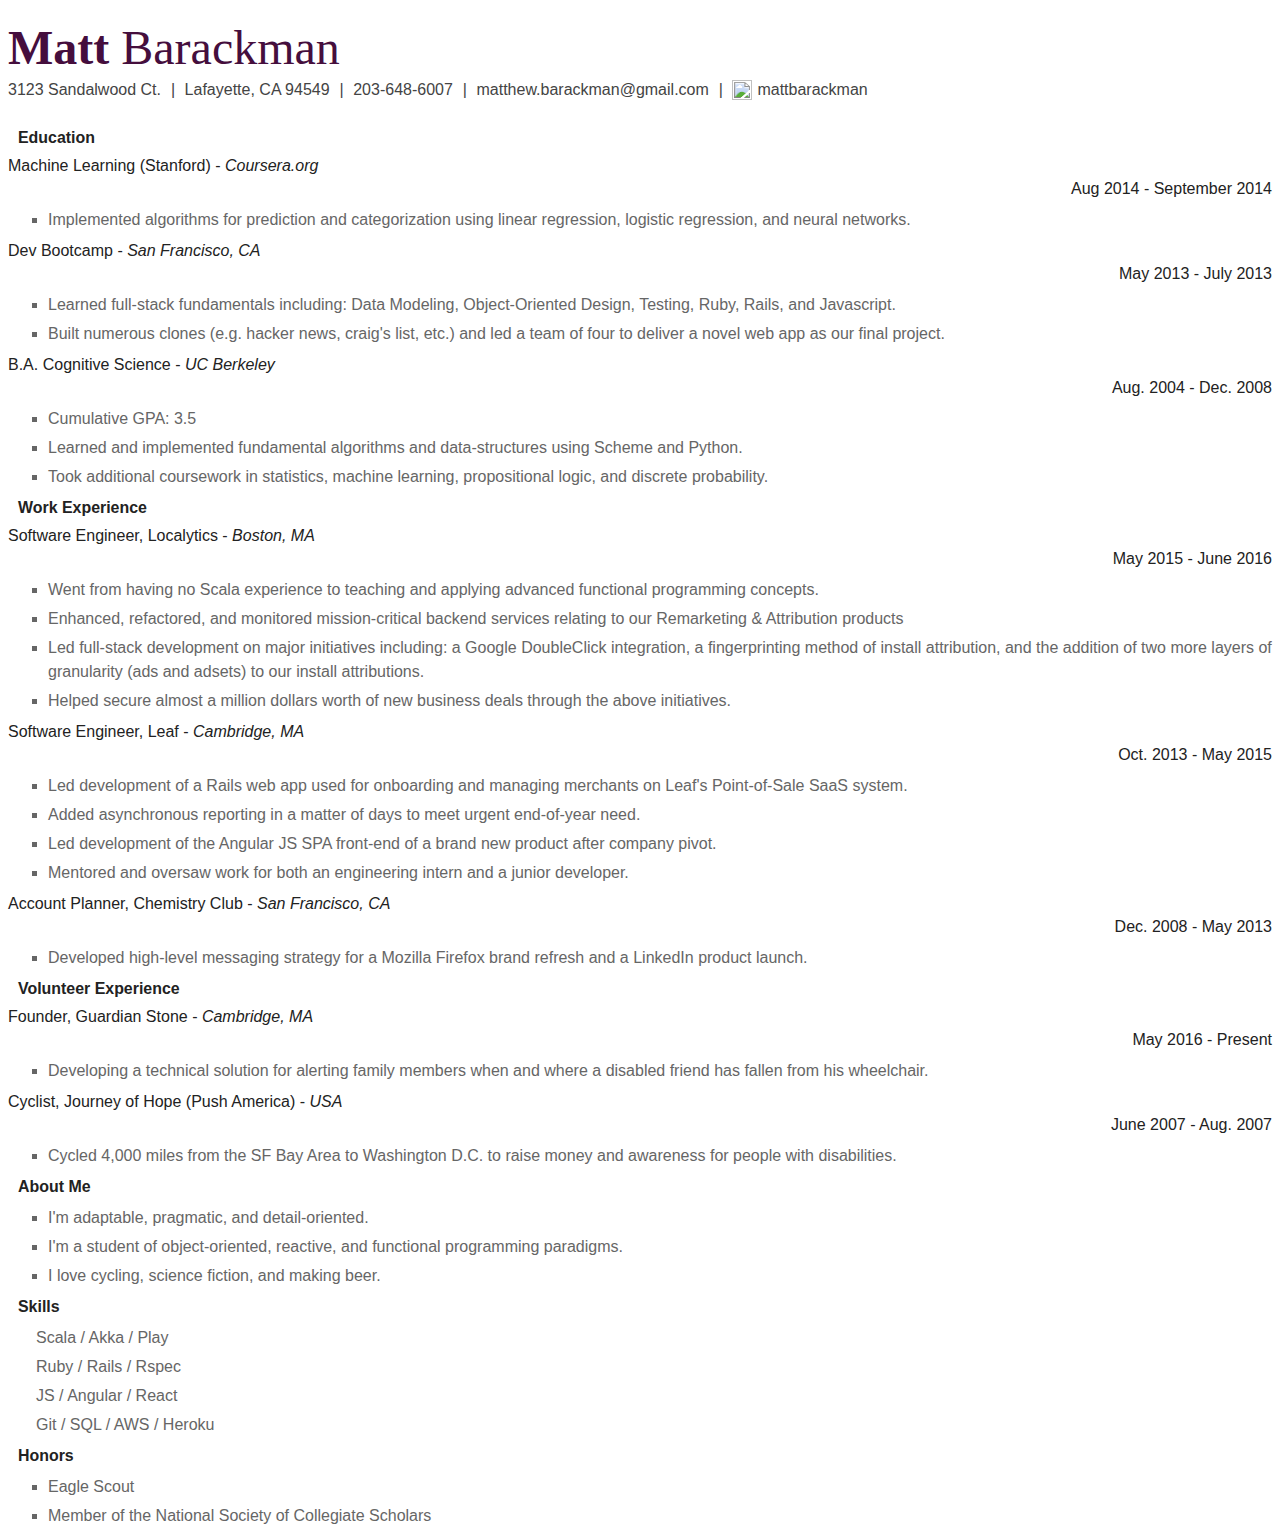
==== index.html @ bfc78fe3 "tighten up dev bootcamp description" ====
<!DOCTYPE html>
<html>

<head>
  <meta charset='utf-8' />
  <meta http-equiv="X-UA-Compatible" content="chrome=1" />
  <meta name="description" content="Matt Barackman : Internet technologist, craftsman, and entrepreneur." />

  <link rel="stylesheet" type="text/css" media="all" href="stylesheets/stylesheet.css">
  <link rel="stylesheet" type="text/css" media="all" href="stylesheets/normalize.css">
  <link rel="stylesheet" type="text/css" media="all" href="stylesheets/960_12_col.css">
  <!-- <link href='http://fonts.googleapis.com/css?family=Lato:100,300,400,700,900,100italic,300italic,400italic,700italic,900italic' rel='stylesheet' type='text/css'> -->
  <link href="fonts/LithoAntique-Light.woff" rel="stylesheet" type="text/css" media="all">
  <link href="font-awesome/css/font-awesome.min.css" rel="stylesheet" type="text/css" media="all">


  <title>Matt Barackman</title>
</head>

<body>

  <div class="container_12">
    <div class="grid_12">
      <div class="page_title">
        <a href="http://mattbarackman.com">
          <h1>
            <span id="first_name"> Matt </span>
            <span id="last_name"> Barackman </span>
          </h1>
        </a>
      </div>
    </div>

    <div class="grid_12">
      <div class="page_subtitle">
        <ul>
          <li>3123 Sandalwood Ct.</li>
          <li>Lafayette, CA 94549</li>
          <li><a href='tel:2036486007' target="_blank">203-648-6007</a></li>
          <li><a href="mailto:matthew.barackman@gmail.com" target="_blank">matthew.barackman@gmail.com</a></li>
          <li><a href="https://github.com/mattbarackman" target="_blank"><img class="gh" height="20" width="20" src="images/GitHub-Mark-64px.png">mattbarackman</a></li>
        </ul>
      </div>

    </div>

    <div class="section-header">
      <div class="grid_4 suffix_8">
        <h5><i class="icon-book"></i>Education</h5>
      </div>
    </div>

    <div class="section">

      <div class="section-title grid_9">
        <a href="https://www.coursera.org/learn/machine-learning" target="_blank">Machine Learning (Stanford) - <i>Coursera.org</i></a>
      </div>
      <div class="dates grid_3">
        Aug 2014 - September 2014
      </div>

      <div class="section-content grid_12">
        <ul>
          <li>
            Implemented algorithms for prediction and categorization using linear regression, logistic regression, and neural networks.
          </li>
        </ul>
      </div>

      <div class="section-title grid_9">
        <a href="http://www.devbootcamp.com" target="_blank">Dev Bootcamp - <i>San Francisco, CA</i></a>
      </div>
      <div class="dates grid_3">
        May 2013 - July 2013
      </div>

      <div class="section-content grid_12">
        <ul>
          <li>
           Learned full-stack fundamentals including: Data Modeling, Object-Oriented Design, Testing, Ruby, Rails, and Javascript.
          </li>
          <li>
            Built numerous clones (e.g. hacker news, craig's list, etc.) and led a team of four to deliver a novel web app as our final project.
          </li>
        </ul>
      </div>

      <div class="section-title grid_9">
        <a href="http://ugis.ls.berkeley.edu/cogsci/" target="_blank">B.A. Cognitive Science - <i>UC Berkeley</i></a>
      </div>
      <div class="dates grid_3">
        Aug. 2004 - Dec. 2008
      </div>

      <div class="sub-title grid_12">
      </div>

      <div class="section-content grid_12">
        <ul>
         <li>
           Cumulative GPA: 3.5
         </li>
         <li>
           Learned and implemented fundamental algorithms and data-structures using Scheme and Python.
         </li>
         <li>
            Took additional coursework in statistics, machine learning, propositional logic, and discrete probability.
         </li>
        </ul>
      </div>
    </div>

    <div class="section-header">
      <div class="grid_4 suffix_8">
        <h5><i class="icon-briefcase"></i>Work Experience</h5>
      </div>
    </div>

    <div class="section-title grid_9">
      <a href="http://leaf.me/" target="_blank">Software Engineer, Localytics - <i>Boston, MA</i></a>
    </div>
    <div class="dates grid_3">
      May 2015 - June 2016
    </div>

    <div class="section-content grid_12">

      <ul>
        <li>Went from having no Scala experience to teaching and applying advanced functional programming concepts.</li>
        <li>Enhanced, refactored, and monitored mission-critical backend services relating to our Remarketing & Attribution products</li>
        <li>Led full-stack development on major initiatives including: a Google DoubleClick integration, a fingerprinting method of install attribution, and the addition of two more layers of granularity (ads and adsets) to our install attributions.</li>
        <li>Helped secure almost a million dollars worth of new business deals through the above initiatives.</li>
      </ul>
    </div>

    <div class="section-title grid_9">
      <a href="http://leaf.me/" target="_blank">Software Engineer, Leaf - <i>Cambridge, MA</i></a>
    </div>
    <div class="dates grid_3">
      Oct. 2013 - May 2015
    </div>

    <div class="section-content grid_12">

      <ul>
        <li>Led development of a Rails web app used for onboarding and managing merchants on Leaf's Point-of-Sale SaaS system.</li>
        <li>Added asynchronous reporting in a matter of days to meet urgent end-of-year need.</li>
        <li>Led development of the Angular JS SPA front-end of a brand new product after company pivot.</li>
        <li>Mentored and oversaw work for both an engineering intern and a junior developer.</li>
      </ul>
    </div>

    <div class="section-title grid_9">
      <a href="http://chemistryclub.com/" target="_blank">Account Planner, Chemistry Club - <i>San Francisco, CA</i></a>
    </div>
    <div class="dates grid_3">
      Dec. 2008 - May 2013
    </div>

    <div class="section-content grid_12">

      <ul>
        <li>Developed high-level messaging strategy for a <a href="https://wiki.mozilla.org/images/d/df/Firefox_Brand_Book.pdf">Mozilla Firefox brand refresh</a> and a LinkedIn product launch.</li>
      </ul>
    </div>

    <div class="section-header">
      <div class="grid_5 suffix_7">
        <h5><i class="icon-male"></i>Volunteer Experience</h5>
      </div>
    </div>

    <div class="section-title grid_9">
      <a href="http://www.railsbridgeboston.org/" target="_blank">Founder, Guardian Stone - <i>Cambridge, MA</i></a>
    </div>
    <div class="dates grid_3">
      May 2016 - Present
    </div>

    <div class="section-content grid_12">
      <ul>
        <li>
          Developing a technical solution for alerting family members when and where a disabled friend has fallen from his wheelchair.
        </li>
      </ul>
    </div>

    <div class="section-title grid_9">
      <a href="http://www.pushamerica.org/journeyofhope.aspx" target="_blank">Cyclist, Journey of Hope (Push America) - <i>USA</i></a>
    </div>
    <div class="dates grid_3">
      June 2007 - Aug. 2007
    </div>

    <div class="section-content grid_12">
      <ul>
        <li>
          Cycled 4,000 miles from the SF Bay Area to Washington D.C. to raise money and awareness for people with disabilities.
        </li>
      </ul>
    </div>


    <div class="grid_5">
      <div class="section-header">
        <h5><i class="icon-beer"></i>About Me</h5>
      </div>
      <div class="section-content">
        <ul>
          <li>
            I'm adaptable, pragmatic, and detail-oriented.
          </li>
          <li>
            I'm a student of object-oriented, reactive, and functional programming paradigms.
          </li>
          <li>
            I love cycling, science fiction, and making beer.
          </li>
        </ul>
      </div>
    </div>

    <div class="grid_3">
      <div class="section-header">
        <h5><i class="icon-lightbulb"></i>Skills</h5>
      </div>

      <div class="section-content">
          <p class="gray skill">
            Scala / Akka / Play
          </p>
          <p class="gray skill">
            Ruby / Rails / Rspec
          </p>
          <p class="gray skill">
            JS / Angular / React
          </p>
          <p class="gray skill">
            Git / SQL / AWS / Heroku
          </p>
      </div>
    </div>

    <div class="grid_4">
      <div class="section-header">
          <h5><i class="icon-star"></i>Honors</h5>
      </div>
      <div class="section-content">
        <ul>
          <li>
            Eagle Scout
          </li>
          <li>
            Member of the National Society of Collegiate Scholars
          </li>
        </ul>
      </div>
    </div>

</div>

</body>
---- stylesheets/stylesheet.css ----
@font-face {
  font-family: 'Litho';
  src: url('../fonts/LithoAntique-Light.woff') format('woff');
}


body{
  font-family: 'Lato', sans-serif;
  color: #222;
}

a {
  text-decoration: none;
  color: inherit;
}

a:hover {
  text-decoration: underline;
  color: #AB2297;
}

.page_title {
  font-size: 24px;
  vertical-align: top;
  margin: 0;
}

.page_title a:hover {
  text-decoration: none;
}

#first_name {
  color: #450E3D;
  font-weight: 900;
}

#last_name {
  color: #450E3D;
  font-weight: lighter;
}


.page_subtitle ul {
  padding-left: 0px;
  color: #444;
  margin: 0;
}

.page_subtitle li {
  list-style-type: none;
  display: inline-block;
  margin-bottom: 0px;
}

.page_subtitle li:after {
  content:"|";
  margin-left: 10px;
  margin-right: 5px;
}



.page_subtitle li:nth-of-type(5):after {
  content:"";
  margin-left: 10px;
  font-family: 'Litho';
}

.page_subtitle {
  margin-bottom: 30px;
}

.page_title h1 {
  margin-bottom: 0;
  margin-top: 0;
  font-family: 'Litho';
}

.container_12 {
  margin-top: 20px;
}

.dates {
  text-align: right;
}

.section-header {
  font-size: 1.2em;
}

.section-title {
  margin-bottom: 5px;
  font-size: 1em;
}
.sub-title {
  color: #444;
}
.section-content {
  margin-top: 10px;
  margin-bottom: 10px;
  color: #666;
  line-height: 1.5em;
}

.section-content ul {
  margin-top: 0;
  margin-bottom: 0;
}

.section-content li {
  list-style-type: square;
  margin-bottom: 5px;
  font-size: 1em;
}

.section-content p {
  margin-top: 0;
}

/*.section-content li:before {
  position: relative;
  right: 15px;
  content: "-";

}

.section-content li:first-line{
  position: relative;
  padding-left: -25px;
}*/


i {
  margin-right: 10px;
}

gray {
  color: #444;
}

.light_gray {
  color: #555;
  font-weight: 300;
}

.lightest_gray {
  color: #bbb;
  font-weight: 100;
}

h5 {
  margin-top: 0;
  margin-bottom: 10px;
}

.skill {
  margin-left: 28px;
  margin-top: 0;
  margin-bottom: 5px;
}

.gh {
 padding-right: 5px;
 position: relative;
 top: 5px;
}
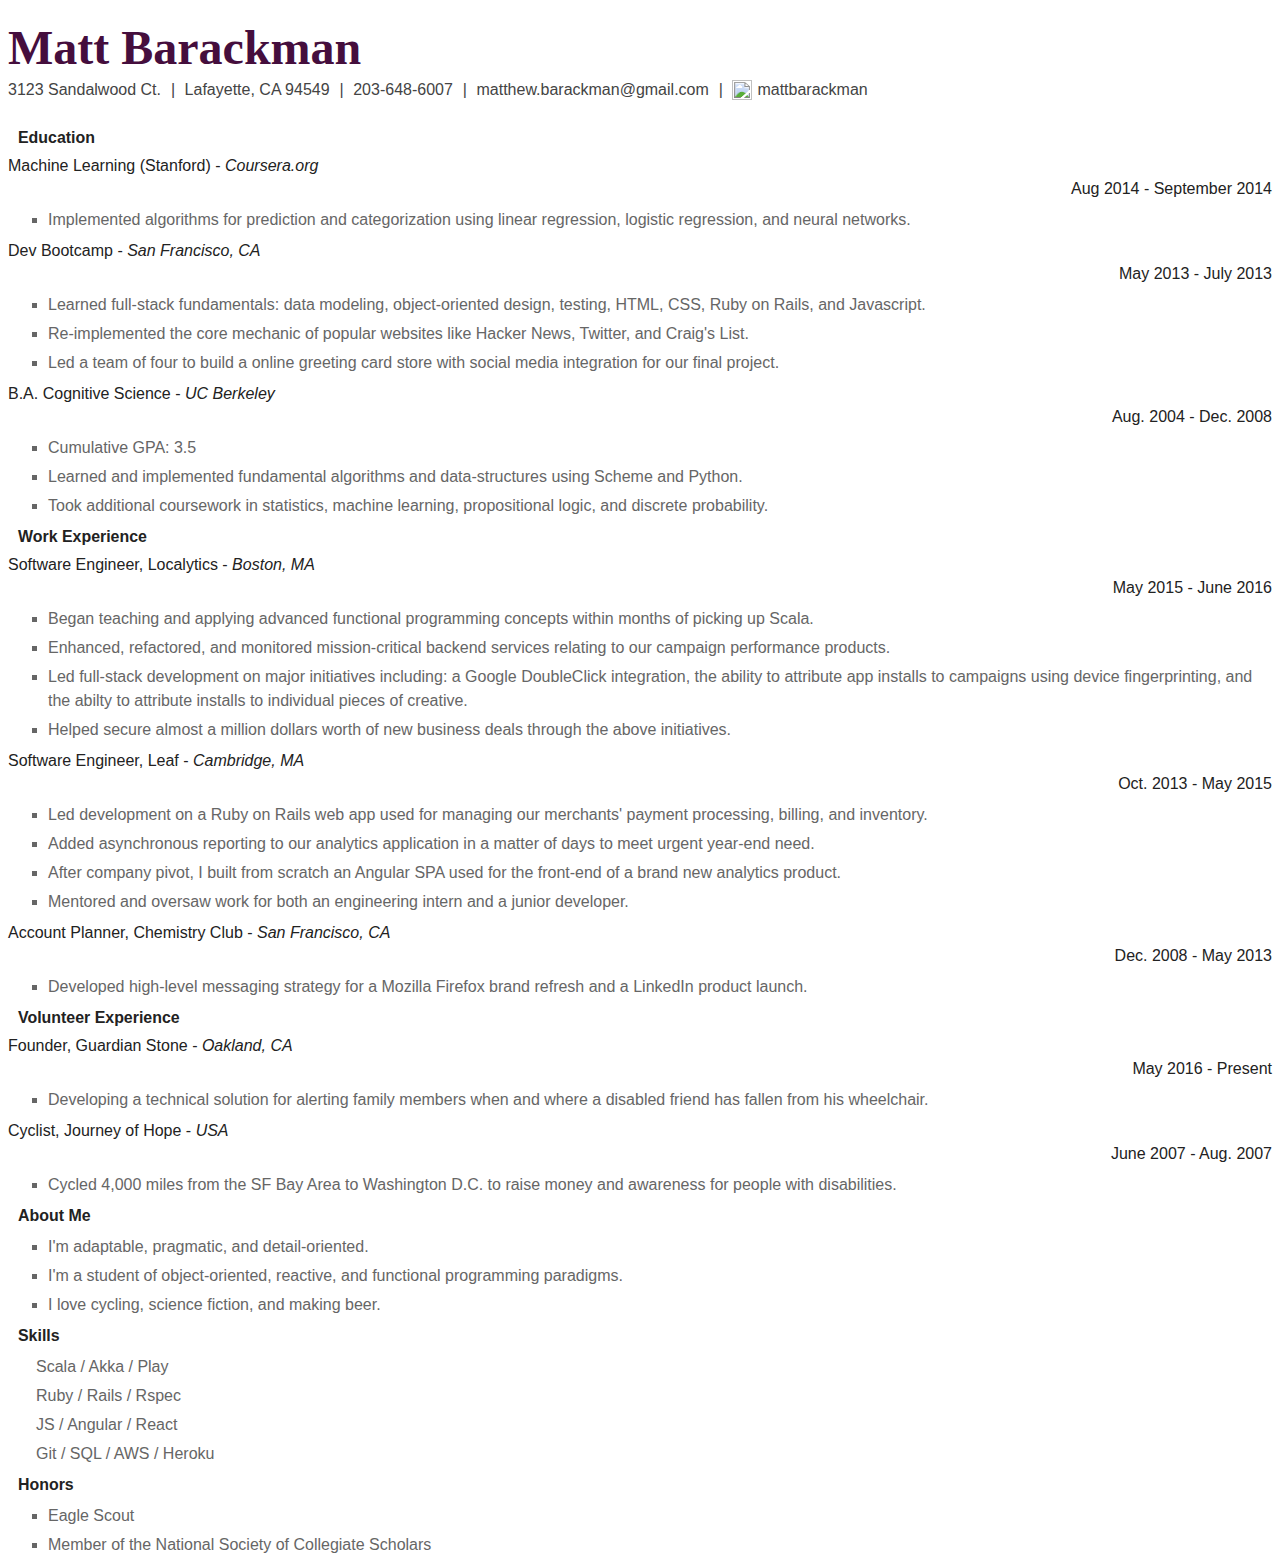
==== commit 751d7b1c: "change weighting of name" ====
--- a/index.html
+++ b/index.html
@@ -23,10 +23,7 @@
     <div class="grid_12">
       <div class="page_title">
         <a href="http://mattbarackman.com">
-          <h1>
-            <span id="first_name"> Matt </span>
-            <span id="last_name"> Barackman </span>
-          </h1>
+          <h1>Matt Barackman</h1>
         </a>
       </div>
     </div>
@@ -77,10 +74,13 @@
       <div class="section-content grid_12">
         <ul>
           <li>
-           Learned full-stack fundamentals including: Data Modeling, Object-Oriented Design, Testing, Ruby, Rails, and Javascript.
-          </li>
-          <li>
-            Built numerous clones (e.g. hacker news, craig's list, etc.) and led a team of four to deliver a novel web app as our final project.
+           Learned full-stack fundamentals: data modeling, object-oriented design, testing, HTML, CSS, Ruby on Rails, and Javascript.
+          </li>
+          <li>
+            Re-implemented the core mechanic of popular websites like Hacker News, Twitter, and Craig's List.
+          </li>
+          <li>
+            Led a team of four to build a online greeting card store with social media integration for our final project.
           </li>
         </ul>
       </div>
@@ -126,9 +126,9 @@
     <div class="section-content grid_12">
 
       <ul>
-        <li>Went from having no Scala experience to teaching and applying advanced functional programming concepts.</li>
-        <li>Enhanced, refactored, and monitored mission-critical backend services relating to our Remarketing & Attribution products</li>
-        <li>Led full-stack development on major initiatives including: a Google DoubleClick integration, a fingerprinting method of install attribution, and the addition of two more layers of granularity (ads and adsets) to our install attributions.</li>
+        <li>Began teaching and applying advanced functional programming concepts within months of picking up Scala.</li>
+        <li>Enhanced, refactored, and monitored mission-critical backend services relating to our campaign performance products.</li>
+        <li>Led full-stack development on major initiatives including: a Google DoubleClick integration, the ability to attribute app installs to campaigns using device fingerprinting, and the abilty to attribute installs to individual pieces of creative.</li>
         <li>Helped secure almost a million dollars worth of new business deals through the above initiatives.</li>
       </ul>
     </div>
@@ -143,9 +143,9 @@
     <div class="section-content grid_12">
 
       <ul>
-        <li>Led development of a Rails web app used for onboarding and managing merchants on Leaf's Point-of-Sale SaaS system.</li>
-        <li>Added asynchronous reporting in a matter of days to meet urgent end-of-year need.</li>
-        <li>Led development of the Angular JS SPA front-end of a brand new product after company pivot.</li>
+        <li>Led development on a Ruby on Rails web app used for managing our merchants' payment processing, billing, and inventory.</li>
+        <li>Added asynchronous reporting to our analytics application in a matter of days to meet urgent year-end need.</li>
+        <li>After company pivot, I built from scratch an Angular SPA used for the front-end of a brand new analytics product.</li>
         <li>Mentored and oversaw work for both an engineering intern and a junior developer.</li>
       </ul>
     </div>
@@ -171,7 +171,7 @@
     </div>
 
     <div class="section-title grid_9">
-      <a href="http://www.railsbridgeboston.org/" target="_blank">Founder, Guardian Stone - <i>Cambridge, MA</i></a>
+      <a href="http://www.railsbridgeboston.org/" target="_blank">Founder, Guardian Stone - <i>Oakland, CA</i></a>
     </div>
     <div class="dates grid_3">
       May 2016 - Present
@@ -186,7 +186,7 @@
     </div>
 
     <div class="section-title grid_9">
-      <a href="http://www.pushamerica.org/journeyofhope.aspx" target="_blank">Cyclist, Journey of Hope (Push America) - <i>USA</i></a>
+      <a href="http://www.pushamerica.org/journeyofhope.aspx" target="_blank">Cyclist, Journey of Hope - <i>USA</i></a>
     </div>
     <div class="dates grid_3">
       June 2007 - Aug. 2007
--- a/stylesheets/stylesheet.css
+++ b/stylesheets/stylesheet.css
@@ -19,6 +19,11 @@
   color: #AB2297;
 }
 
+h1 {
+  color: #450E3D;
+  font-weight: 900;
+}
+
 .page_title {
   font-size: 24px;
   vertical-align: top;
@@ -28,17 +33,6 @@
 .page_title a:hover {
   text-decoration: none;
 }
-
-#first_name {
-  color: #450E3D;
-  font-weight: 900;
-}
-
-#last_name {
-  color: #450E3D;
-  font-weight: lighter;
-}
-
 
 .page_subtitle ul {
   padding-left: 0px;
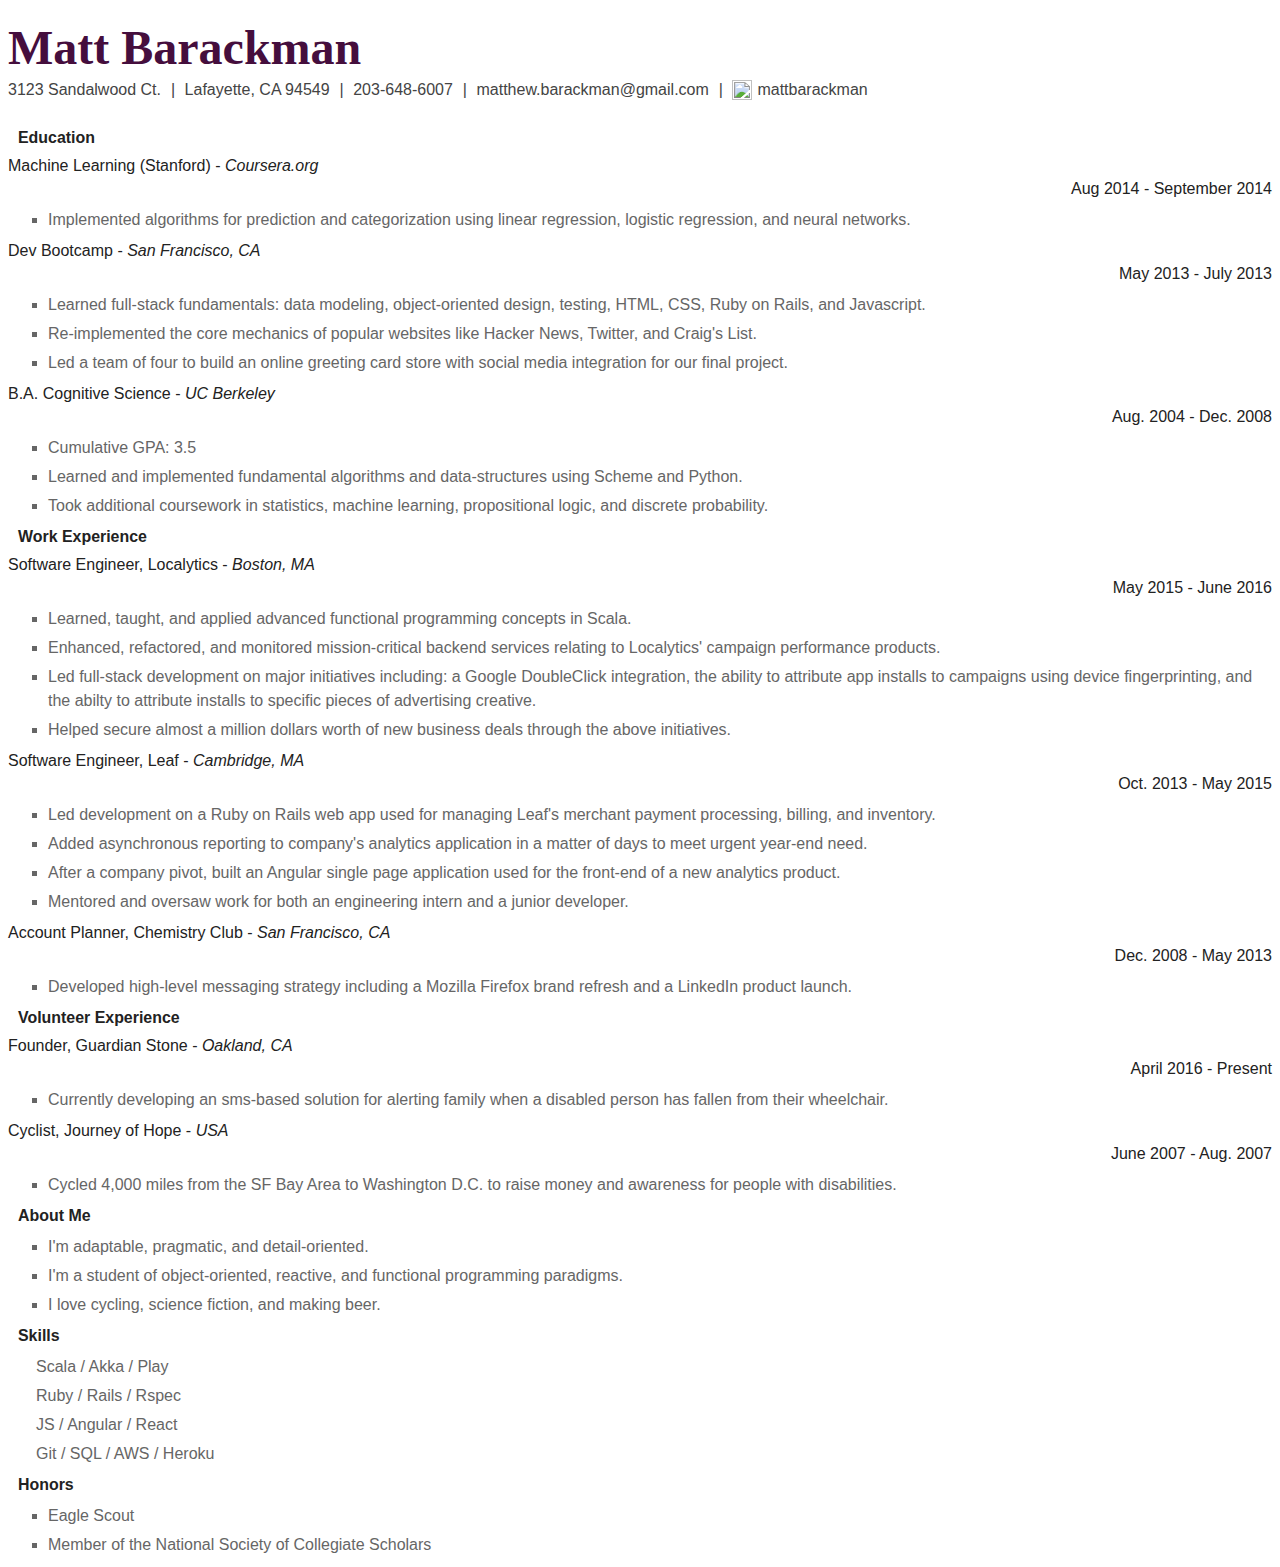
==== commit 27506ed8: "fix links. update text." ====
--- a/index.html
+++ b/index.html
@@ -77,10 +77,10 @@
            Learned full-stack fundamentals: data modeling, object-oriented design, testing, HTML, CSS, Ruby on Rails, and Javascript.
           </li>
           <li>
-            Re-implemented the core mechanic of popular websites like Hacker News, Twitter, and Craig's List.
-          </li>
-          <li>
-            Led a team of four to build a online greeting card store with social media integration for our final project.
+            Re-implemented the core mechanics of popular websites like Hacker News, Twitter, and Craig's List.
+          </li>
+          <li>
+            Led a team of four to build an online greeting card store with social media integration for our final project.
           </li>
         </ul>
       </div>
@@ -117,7 +117,7 @@
     </div>
 
     <div class="section-title grid_9">
-      <a href="http://leaf.me/" target="_blank">Software Engineer, Localytics - <i>Boston, MA</i></a>
+      <a href="http://www.localytics.com/" target="_blank">Software Engineer, Localytics - <i>Boston, MA</i></a>
     </div>
     <div class="dates grid_3">
       May 2015 - June 2016
@@ -126,9 +126,9 @@
     <div class="section-content grid_12">
 
       <ul>
-        <li>Began teaching and applying advanced functional programming concepts within months of picking up Scala.</li>
-        <li>Enhanced, refactored, and monitored mission-critical backend services relating to our campaign performance products.</li>
-        <li>Led full-stack development on major initiatives including: a Google DoubleClick integration, the ability to attribute app installs to campaigns using device fingerprinting, and the abilty to attribute installs to individual pieces of creative.</li>
+        <li>Learned, taught, and applied advanced functional programming concepts in Scala.</li>
+        <li>Enhanced, refactored, and monitored mission-critical backend services relating to Localytics' campaign performance products.</li>
+        <li>Led full-stack development on major initiatives including: a Google DoubleClick integration, the ability to attribute app installs to campaigns using device fingerprinting, and the abilty to attribute installs to specific pieces of advertising creative.</li>
         <li>Helped secure almost a million dollars worth of new business deals through the above initiatives.</li>
       </ul>
     </div>
@@ -143,9 +143,9 @@
     <div class="section-content grid_12">
 
       <ul>
-        <li>Led development on a Ruby on Rails web app used for managing our merchants' payment processing, billing, and inventory.</li>
-        <li>Added asynchronous reporting to our analytics application in a matter of days to meet urgent year-end need.</li>
-        <li>After company pivot, I built from scratch an Angular SPA used for the front-end of a brand new analytics product.</li>
+        <li>Led development on a Ruby on Rails web app used for managing Leaf's merchant payment processing, billing, and inventory.</li>
+        <li>Added asynchronous reporting to company's analytics application in a matter of days to meet urgent year-end need.</li>
+        <li>After a company pivot, built an Angular single page application used for the front-end of a new analytics product.</li>
         <li>Mentored and oversaw work for both an engineering intern and a junior developer.</li>
       </ul>
     </div>
@@ -160,7 +160,7 @@
     <div class="section-content grid_12">
 
       <ul>
-        <li>Developed high-level messaging strategy for a <a href="https://wiki.mozilla.org/images/d/df/Firefox_Brand_Book.pdf">Mozilla Firefox brand refresh</a> and a LinkedIn product launch.</li>
+        <li>Developed high-level messaging strategy including a <a href="https://wiki.mozilla.org/images/d/df/Firefox_Brand_Book.pdf">Mozilla Firefox brand refresh</a> and a LinkedIn product launch.</li>
       </ul>
     </div>
 
@@ -171,16 +171,16 @@
     </div>
 
     <div class="section-title grid_9">
-      <a href="http://www.railsbridgeboston.org/" target="_blank">Founder, Guardian Stone - <i>Oakland, CA</i></a>
-    </div>
-    <div class="dates grid_3">
-      May 2016 - Present
+      <a href="https://github.com/mattbarackman/guardian-stone-device" target="_blank">Founder, Guardian Stone - <i>Oakland, CA</i></a>
+    </div>
+    <div class="dates grid_3">
+      April 2016 - Present
     </div>
 
     <div class="section-content grid_12">
       <ul>
         <li>
-          Developing a technical solution for alerting family members when and where a disabled friend has fallen from his wheelchair.
+          Currently developing an sms-based solution for alerting family when a disabled person has fallen from their wheelchair.
         </li>
       </ul>
     </div>
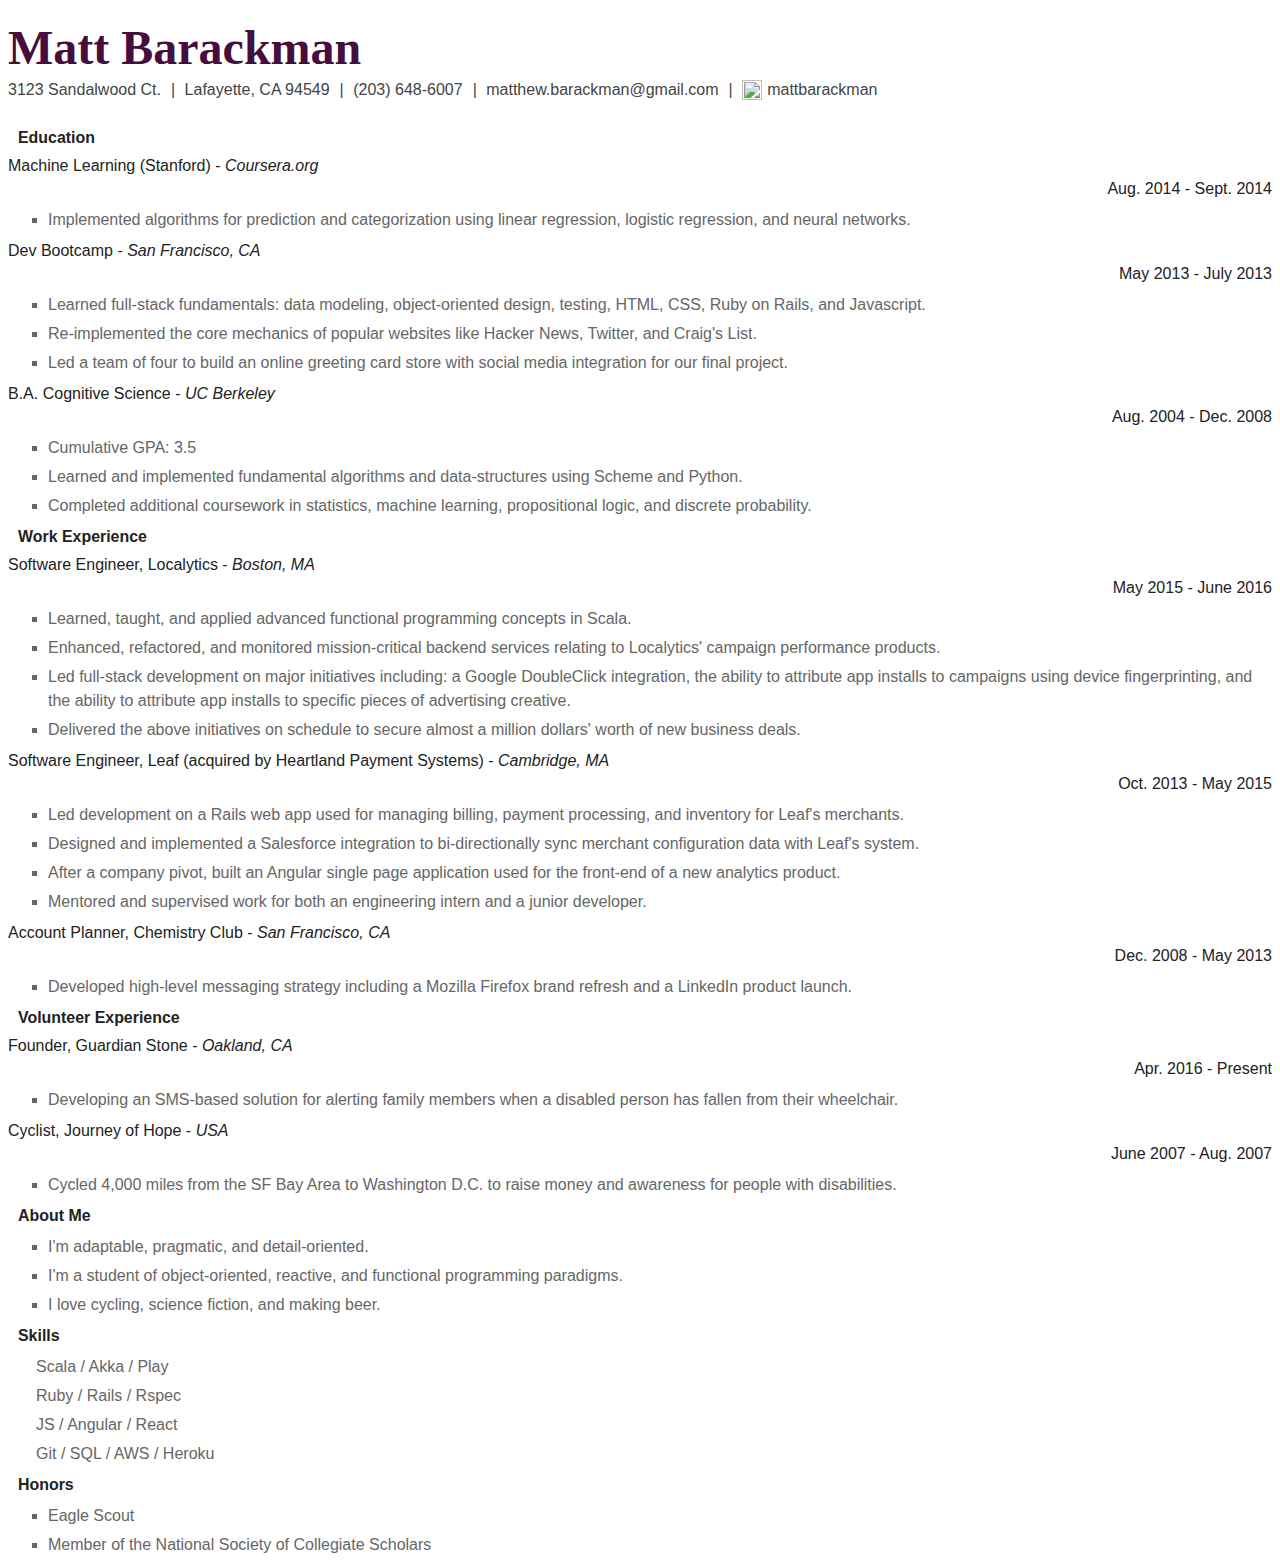
==== commit fe56c123: "tighten guardian stone" ====
--- a/index.html
+++ b/index.html
@@ -22,7 +22,7 @@
   <div class="container_12">
     <div class="grid_12">
       <div class="page_title">
-        <a href="http://mattbarackman.com">
+        <a href="http://mattbarackman.com" target="_blank">
           <h1>Matt Barackman</h1>
         </a>
       </div>
@@ -33,7 +33,7 @@
         <ul>
           <li>3123 Sandalwood Ct.</li>
           <li>Lafayette, CA 94549</li>
-          <li><a href='tel:2036486007' target="_blank">203-648-6007</a></li>
+          <li><a href='tel:2036486007' target="_blank">(203) 648-6007</a></li>
           <li><a href="mailto:matthew.barackman@gmail.com" target="_blank">matthew.barackman@gmail.com</a></li>
           <li><a href="https://github.com/mattbarackman" target="_blank"><img class="gh" height="20" width="20" src="images/GitHub-Mark-64px.png">mattbarackman</a></li>
         </ul>
@@ -53,7 +53,7 @@
         <a href="https://www.coursera.org/learn/machine-learning" target="_blank">Machine Learning (Stanford) - <i>Coursera.org</i></a>
       </div>
       <div class="dates grid_3">
-        Aug 2014 - September 2014
+        Aug. 2014 - Sept. 2014
       </div>
 
       <div class="section-content grid_12">
@@ -104,7 +104,7 @@
            Learned and implemented fundamental algorithms and data-structures using Scheme and Python.
          </li>
          <li>
-            Took additional coursework in statistics, machine learning, propositional logic, and discrete probability.
+            Completed additional coursework in statistics, machine learning, propositional logic, and discrete probability.
          </li>
         </ul>
       </div>
@@ -128,25 +128,24 @@
       <ul>
         <li>Learned, taught, and applied advanced functional programming concepts in Scala.</li>
         <li>Enhanced, refactored, and monitored mission-critical backend services relating to Localytics' campaign performance products.</li>
-        <li>Led full-stack development on major initiatives including: a Google DoubleClick integration, the ability to attribute app installs to campaigns using device fingerprinting, and the abilty to attribute installs to specific pieces of advertising creative.</li>
-        <li>Helped secure almost a million dollars worth of new business deals through the above initiatives.</li>
-      </ul>
-    </div>
-
-    <div class="section-title grid_9">
-      <a href="http://leaf.me/" target="_blank">Software Engineer, Leaf - <i>Cambridge, MA</i></a>
+        <li>Led full-stack development on major initiatives including: a Google DoubleClick integration, the <a href="http://info.localytics.com/product-updates/device-fingerprinting-acquisition-attribution" target="_blank">ability to attribute app installs to campaigns using device fingerprinting</a>, and the <a href="http://info.localytics.com/product-updates/optimize-your-facebook-ad-campaigns-with-localytics-campaign-trawler" target="_blank">ability to attribute app installs to specific pieces of advertising creative</a>.</li>
+        <li>Delivered the above initiatives on schedule to secure almost a million dollars' worth of new business deals.</li>
+      </ul>
+    </div>
+
+    <div class="section-title grid_9">
+      Software Engineer, Leaf (<a href="http://www.businesswire.com/news/home/20140814005935/en/Heartland-Payment-Systems-Acquires-Leaf" target="_blank">acquired by Heartland Payment Systems</a>) - <i>Cambridge, MA</i>
     </div>
     <div class="dates grid_3">
       Oct. 2013 - May 2015
     </div>
 
     <div class="section-content grid_12">
-
-      <ul>
-        <li>Led development on a Ruby on Rails web app used for managing Leaf's merchant payment processing, billing, and inventory.</li>
-        <li>Added asynchronous reporting to company's analytics application in a matter of days to meet urgent year-end need.</li>
+      <ul>
+        <li>Led development on a Rails web app used for managing billing, payment processing, and inventory for Leaf's merchants.</li>
+        <li>Designed and implemented a Salesforce integration to bi-directionally sync merchant configuration data with Leaf's system.</li>
         <li>After a company pivot, built an Angular single page application used for the front-end of a new analytics product.</li>
-        <li>Mentored and oversaw work for both an engineering intern and a junior developer.</li>
+        <li>Mentored and supervised work for both an engineering intern and a junior developer.</li>
       </ul>
     </div>
 
@@ -160,7 +159,7 @@
     <div class="section-content grid_12">
 
       <ul>
-        <li>Developed high-level messaging strategy including a <a href="https://wiki.mozilla.org/images/d/df/Firefox_Brand_Book.pdf">Mozilla Firefox brand refresh</a> and a LinkedIn product launch.</li>
+        <li>Developed high-level messaging strategy including a <a href="https://wiki.mozilla.org/images/d/df/Firefox_Brand_Book.pdf" target="_blank">Mozilla Firefox brand refresh</a> and a LinkedIn product launch.</li>
       </ul>
     </div>
 
@@ -174,19 +173,19 @@
       <a href="https://github.com/mattbarackman/guardian-stone-device" target="_blank">Founder, Guardian Stone - <i>Oakland, CA</i></a>
     </div>
     <div class="dates grid_3">
-      April 2016 - Present
+      Apr. 2016 - Present
     </div>
 
     <div class="section-content grid_12">
       <ul>
         <li>
-          Currently developing an sms-based solution for alerting family when a disabled person has fallen from their wheelchair.
+          Developing an SMS-based solution for alerting family members when a disabled person has fallen from their wheelchair.
         </li>
       </ul>
     </div>
 
     <div class="section-title grid_9">
-      <a href="http://www.pushamerica.org/journeyofhope.aspx" target="_blank">Cyclist, Journey of Hope - <i>USA</i></a>
+      <a href="http://www.abilityexperience.org/pushcontent.aspx?id=351" target="_blank">Cyclist, Journey of Hope - <i>USA</i></a>
     </div>
     <div class="dates grid_3">
       June 2007 - Aug. 2007
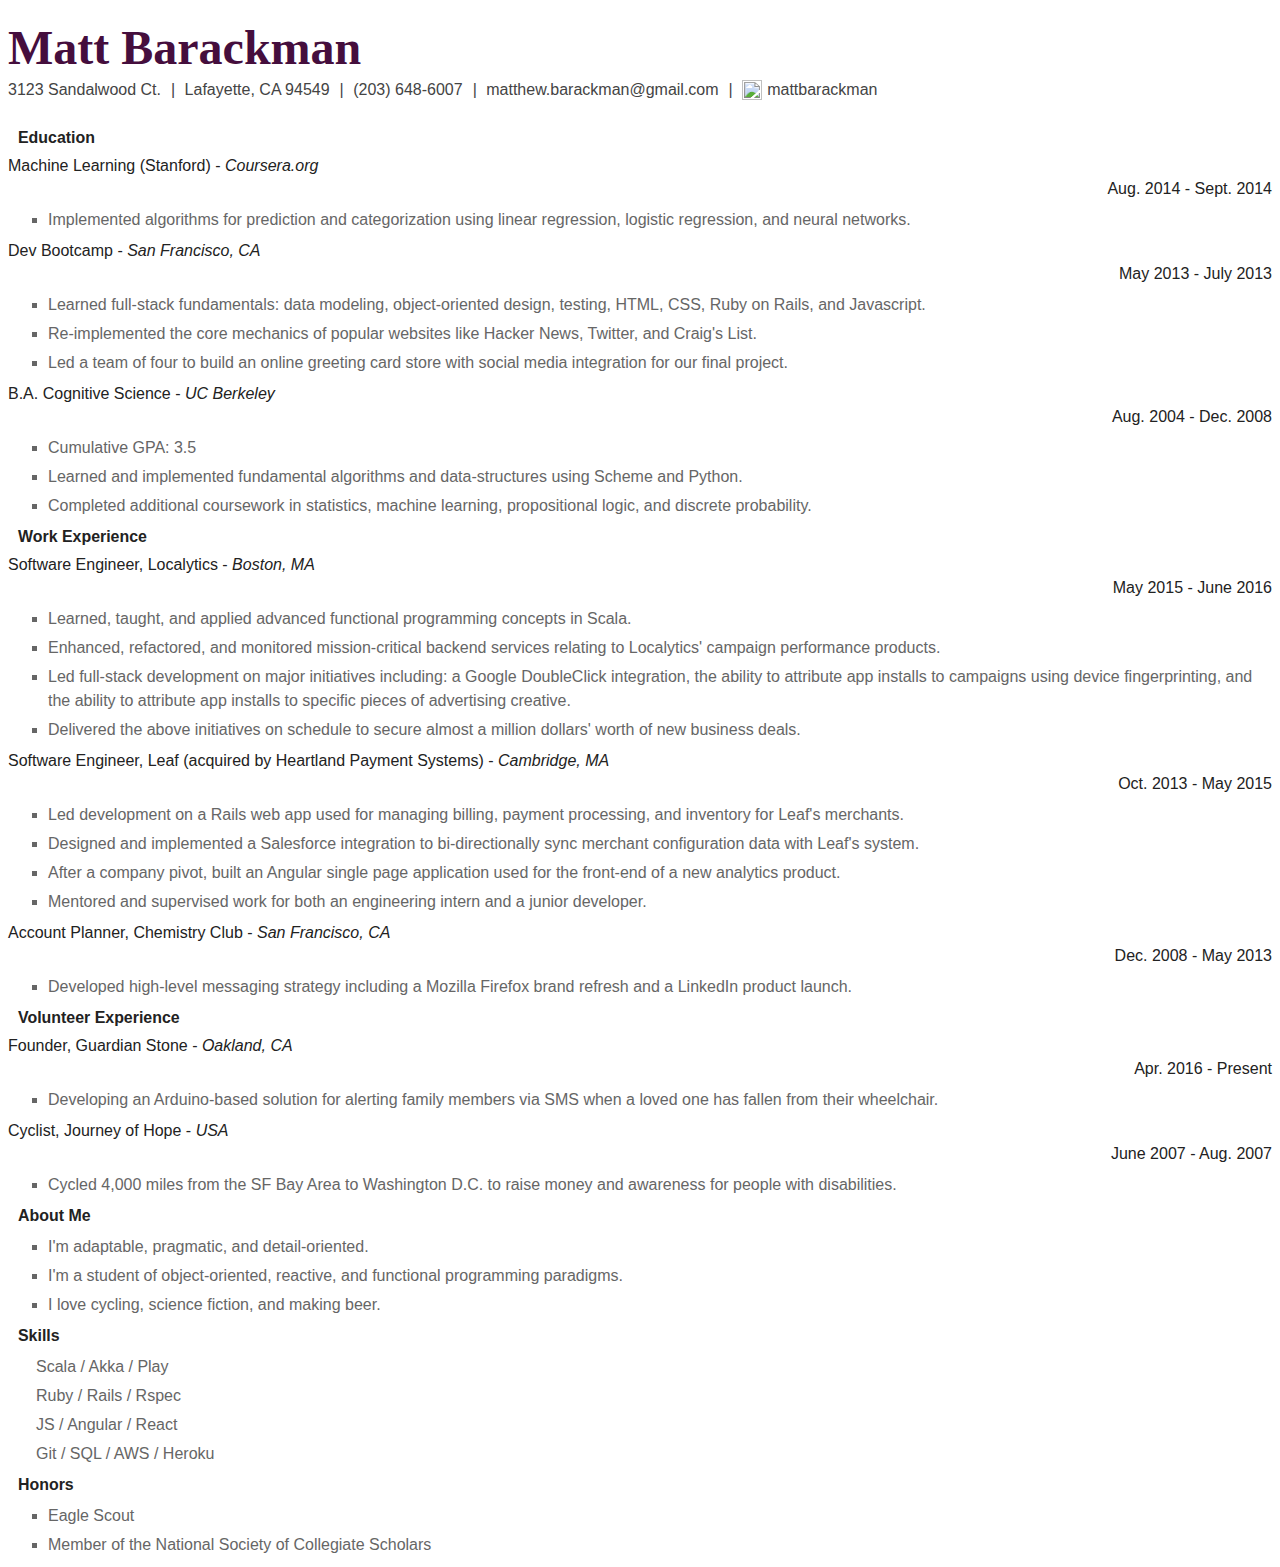
==== commit 3d6b7d06: "update guardian stone again" ====
--- a/index.html
+++ b/index.html
@@ -179,7 +179,7 @@
     <div class="section-content grid_12">
       <ul>
         <li>
-          Developing an SMS-based solution for alerting family members when a disabled person has fallen from their wheelchair.
+          Developing an Arduino-based solution for alerting family members via SMS when a loved one has fallen from their wheelchair.
         </li>
       </ul>
     </div>
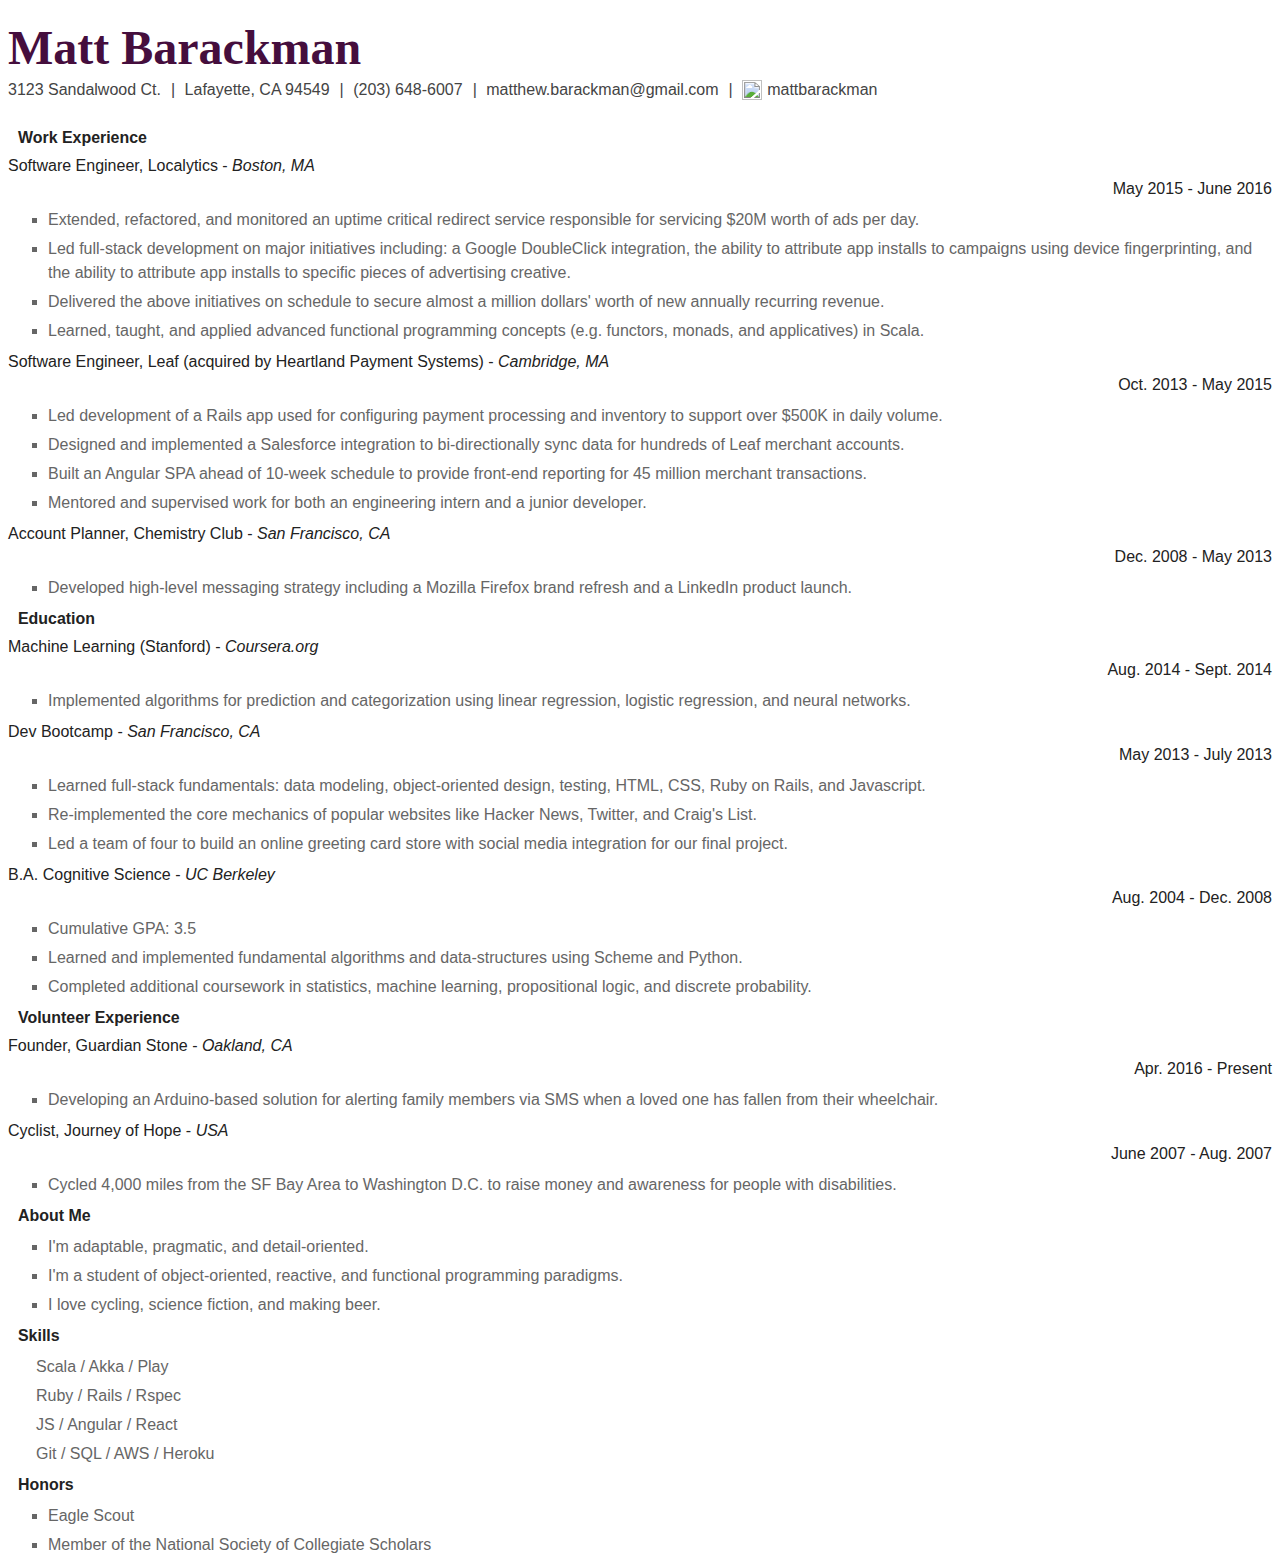
==== commit e2523db8: "major overhaul" ====
--- a/index.html
+++ b/index.html
@@ -38,7 +38,60 @@
           <li><a href="https://github.com/mattbarackman" target="_blank"><img class="gh" height="20" width="20" src="images/GitHub-Mark-64px.png">mattbarackman</a></li>
         </ul>
       </div>
-
+    </div>
+
+    <div class="section-header">
+      <div class="grid_4 suffix_8">
+        <h5><i class="icon-briefcase"></i>Work Experience</h5>
+      </div>
+    </div>
+
+    <div class="section-title grid_9">
+      <a href="http://www.localytics.com/" target="_blank">Software Engineer, Localytics - <i>Boston, MA</i></a>
+    </div>
+    <div class="dates grid_3">
+      May 2015 - June 2016
+    </div>
+
+    <div class="section-content grid_12">
+
+      <ul>
+
+        <li>Extended, refactored, and monitored an uptime critical redirect service responsible for servicing $20M worth of ads per day.</li>
+        <li>Led full-stack development on major initiatives including: a Google DoubleClick integration, the <a href="http://info.localytics.com/product-updates/device-fingerprinting-acquisition-attribution" target="_blank">ability to attribute app installs to campaigns using device fingerprinting</a>, and the <a href="http://info.localytics.com/product-updates/optimize-your-facebook-ad-campaigns-with-localytics-campaign-trawler" target="_blank">ability to attribute app installs to specific pieces of advertising creative</a>.</li>
+        <li>Delivered the above initiatives on schedule to secure almost a million dollars' worth of new annually recurring revenue.</li>
+        <li>Learned, taught, and applied advanced functional programming concepts (e.g. functors, monads, and applicatives) in Scala.</li>
+      </ul>
+    </div>
+
+    <div class="section-title grid_9">
+      Software Engineer, Leaf (<a href="http://www.businesswire.com/news/home/20140814005935/en/Heartland-Payment-Systems-Acquires-Leaf" target="_blank">acquired by Heartland Payment Systems</a>) - <i>Cambridge, MA</i>
+    </div>
+    <div class="dates grid_3">
+      Oct. 2013 - May 2015
+    </div>
+
+    <div class="section-content grid_12">
+      <ul>
+        <li>Led development of a Rails app used for configuring payment processing and inventory to support over $500K in daily volume.</li>
+        <li>Designed and implemented a Salesforce integration to bi-directionally sync data for hundreds of Leaf merchant accounts.</li>
+        <li>Built an Angular SPA ahead of 10-week schedule to provide front-end reporting for 45 million merchant transactions.</li>
+        <li>Mentored and supervised work for both an engineering intern and a junior developer.</li>
+      </ul>
+    </div>
+
+    <div class="section-title grid_9">
+      <a href="http://chemistryclub.com/" target="_blank">Account Planner, Chemistry Club - <i>San Francisco, CA</i></a>
+    </div>
+    <div class="dates grid_3">
+      Dec. 2008 - May 2013
+    </div>
+
+    <div class="section-content grid_12">
+
+      <ul>
+        <li>Developed high-level messaging strategy including a <a href="https://wiki.mozilla.org/images/d/df/Firefox_Brand_Book.pdf" target="_blank">Mozilla Firefox brand refresh</a> and a LinkedIn product launch.</li>
+      </ul>
     </div>
 
     <div class="section-header">
@@ -111,59 +164,6 @@
     </div>
 
     <div class="section-header">
-      <div class="grid_4 suffix_8">
-        <h5><i class="icon-briefcase"></i>Work Experience</h5>
-      </div>
-    </div>
-
-    <div class="section-title grid_9">
-      <a href="http://www.localytics.com/" target="_blank">Software Engineer, Localytics - <i>Boston, MA</i></a>
-    </div>
-    <div class="dates grid_3">
-      May 2015 - June 2016
-    </div>
-
-    <div class="section-content grid_12">
-
-      <ul>
-        <li>Learned, taught, and applied advanced functional programming concepts in Scala.</li>
-        <li>Enhanced, refactored, and monitored mission-critical backend services relating to Localytics' campaign performance products.</li>
-        <li>Led full-stack development on major initiatives including: a Google DoubleClick integration, the <a href="http://info.localytics.com/product-updates/device-fingerprinting-acquisition-attribution" target="_blank">ability to attribute app installs to campaigns using device fingerprinting</a>, and the <a href="http://info.localytics.com/product-updates/optimize-your-facebook-ad-campaigns-with-localytics-campaign-trawler" target="_blank">ability to attribute app installs to specific pieces of advertising creative</a>.</li>
-        <li>Delivered the above initiatives on schedule to secure almost a million dollars' worth of new business deals.</li>
-      </ul>
-    </div>
-
-    <div class="section-title grid_9">
-      Software Engineer, Leaf (<a href="http://www.businesswire.com/news/home/20140814005935/en/Heartland-Payment-Systems-Acquires-Leaf" target="_blank">acquired by Heartland Payment Systems</a>) - <i>Cambridge, MA</i>
-    </div>
-    <div class="dates grid_3">
-      Oct. 2013 - May 2015
-    </div>
-
-    <div class="section-content grid_12">
-      <ul>
-        <li>Led development on a Rails web app used for managing billing, payment processing, and inventory for Leaf's merchants.</li>
-        <li>Designed and implemented a Salesforce integration to bi-directionally sync merchant configuration data with Leaf's system.</li>
-        <li>After a company pivot, built an Angular single page application used for the front-end of a new analytics product.</li>
-        <li>Mentored and supervised work for both an engineering intern and a junior developer.</li>
-      </ul>
-    </div>
-
-    <div class="section-title grid_9">
-      <a href="http://chemistryclub.com/" target="_blank">Account Planner, Chemistry Club - <i>San Francisco, CA</i></a>
-    </div>
-    <div class="dates grid_3">
-      Dec. 2008 - May 2013
-    </div>
-
-    <div class="section-content grid_12">
-
-      <ul>
-        <li>Developed high-level messaging strategy including a <a href="https://wiki.mozilla.org/images/d/df/Firefox_Brand_Book.pdf" target="_blank">Mozilla Firefox brand refresh</a> and a LinkedIn product launch.</li>
-      </ul>
-    </div>
-
-    <div class="section-header">
       <div class="grid_5 suffix_7">
         <h5><i class="icon-male"></i>Volunteer Experience</h5>
       </div>
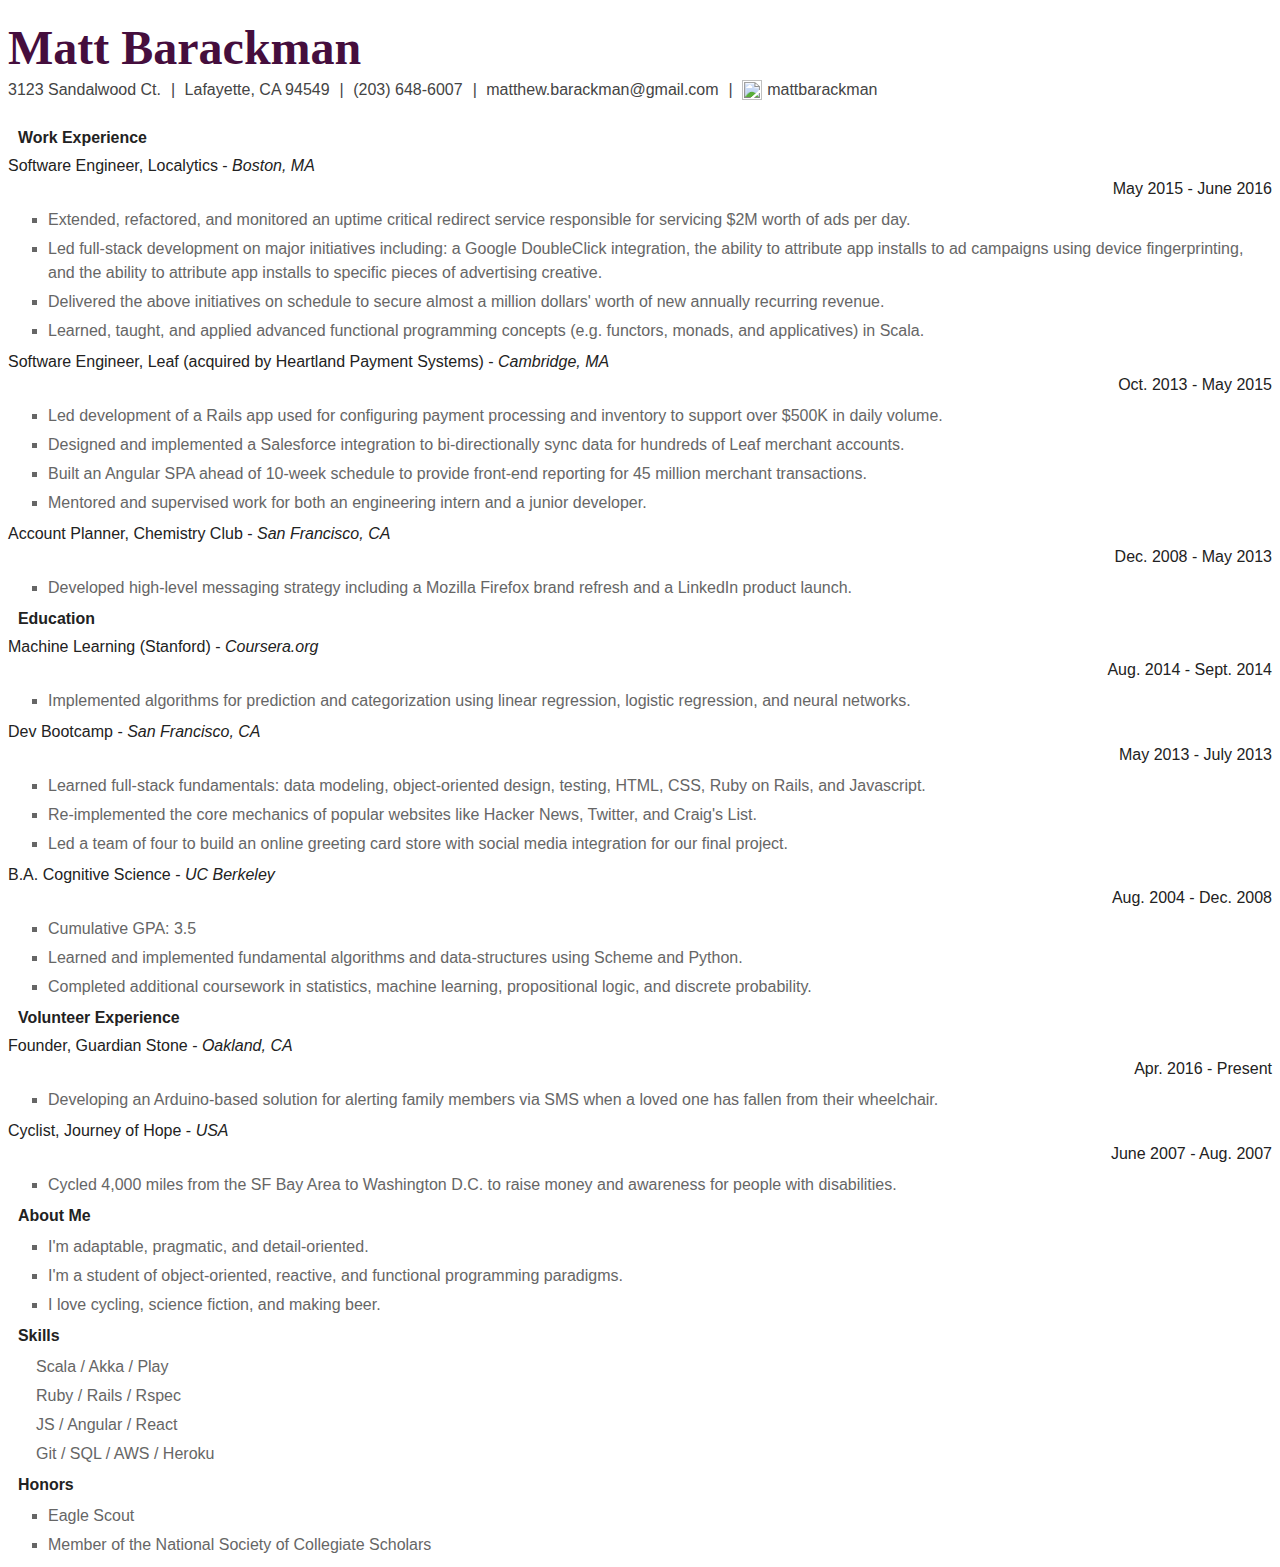
==== commit 181ed7d2: "update" ====
--- a/index.html
+++ b/index.html
@@ -57,8 +57,8 @@
 
       <ul>
 
-        <li>Extended, refactored, and monitored an uptime critical redirect service responsible for servicing $20M worth of ads per day.</li>
-        <li>Led full-stack development on major initiatives including: a Google DoubleClick integration, the <a href="http://info.localytics.com/product-updates/device-fingerprinting-acquisition-attribution" target="_blank">ability to attribute app installs to campaigns using device fingerprinting</a>, and the <a href="http://info.localytics.com/product-updates/optimize-your-facebook-ad-campaigns-with-localytics-campaign-trawler" target="_blank">ability to attribute app installs to specific pieces of advertising creative</a>.</li>
+        <li>Extended, refactored, and monitored an uptime critical redirect service responsible for servicing $2M worth of ads per day.</li>
+        <li>Led full-stack development on major initiatives including: a Google DoubleClick integration, the <a href="http://info.localytics.com/product-updates/device-fingerprinting-acquisition-attribution" target="_blank">ability to attribute app installs to ad campaigns using device fingerprinting</a>, and the <a href="http://info.localytics.com/product-updates/optimize-your-facebook-ad-campaigns-with-localytics-campaign-trawler" target="_blank"> ability to attribute app installs to specific pieces of advertising creative</a>.</li>
         <li>Delivered the above initiatives on schedule to secure almost a million dollars' worth of new annually recurring revenue.</li>
         <li>Learned, taught, and applied advanced functional programming concepts (e.g. functors, monads, and applicatives) in Scala.</li>
       </ul>
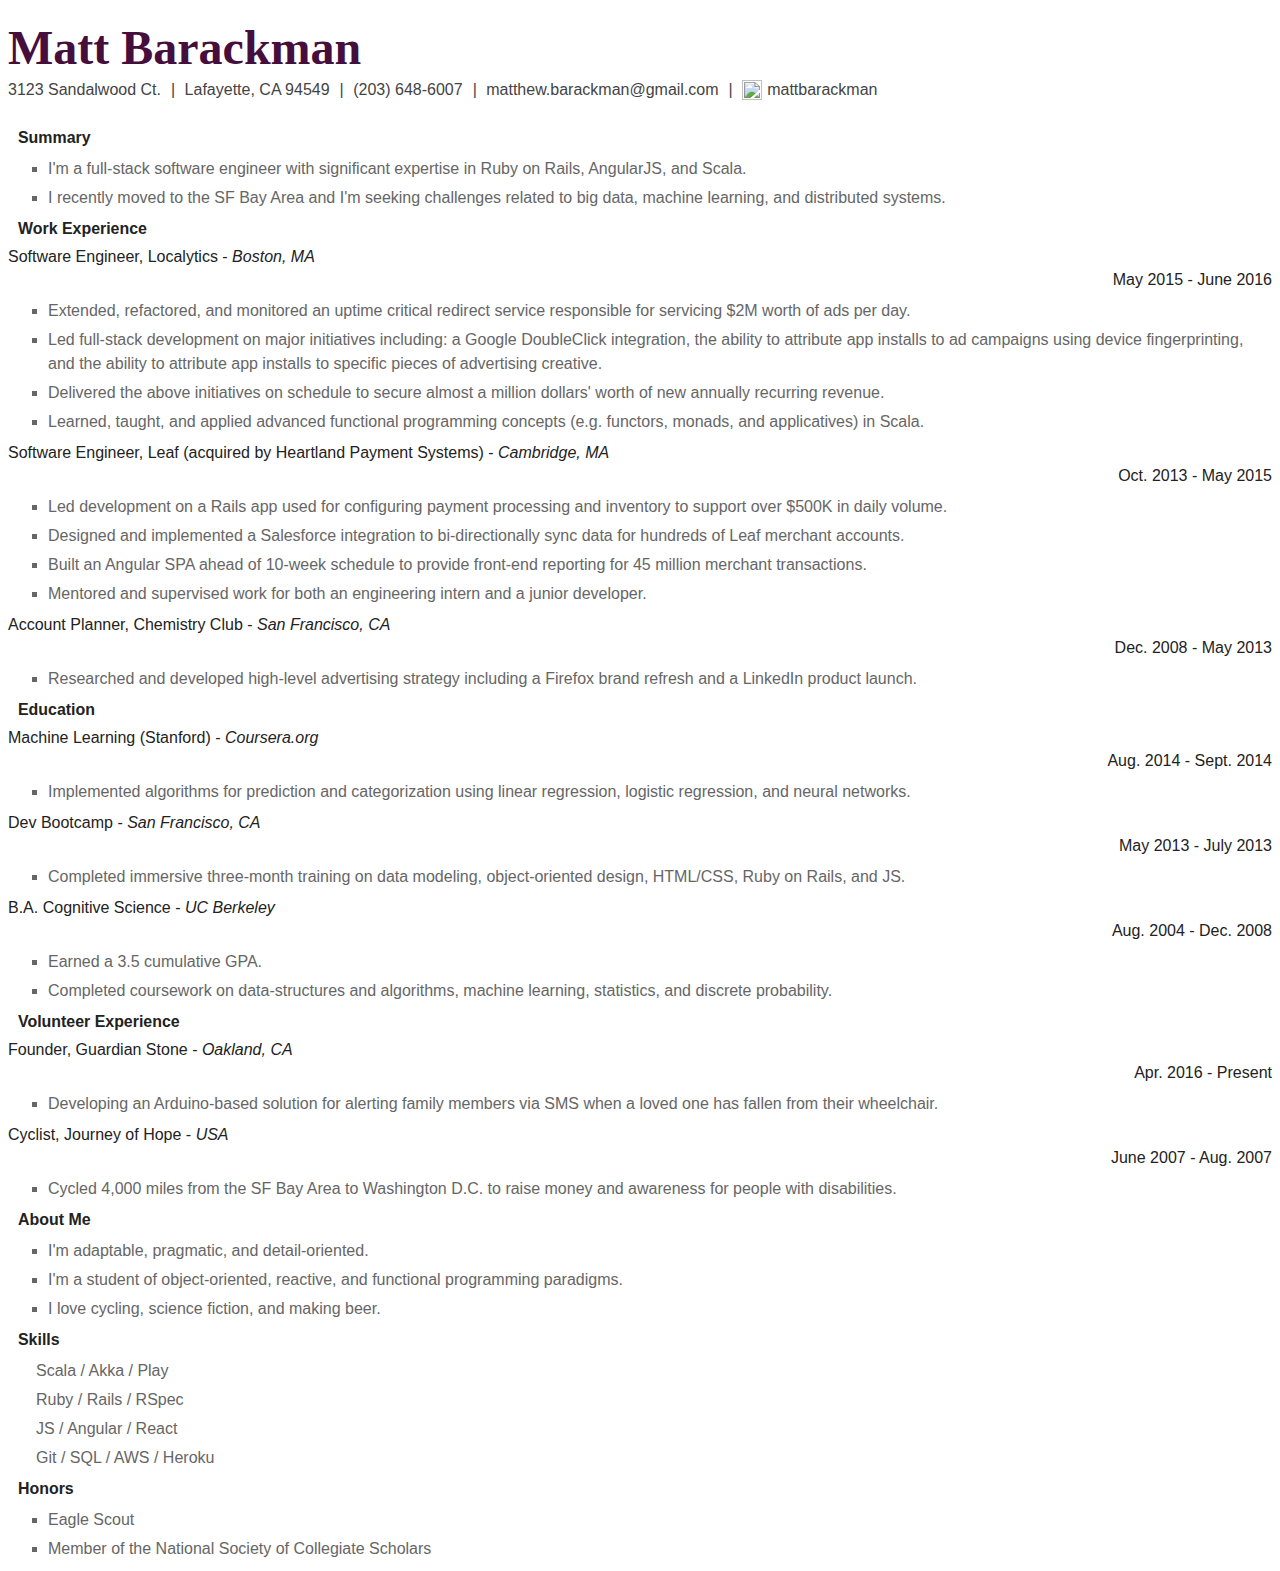
==== commit 1a435a4e: "Update summary" ====
--- a/index.html
+++ b/index.html
@@ -40,10 +40,20 @@
       </div>
     </div>
 
-    <div class="section-header">
-      <div class="grid_4 suffix_8">
-        <h5><i class="icon-briefcase"></i>Work Experience</h5>
-      </div>
+
+    <div class="section-header grid_4 suffix_8">
+      <h5><i class="icon-home"></i>Summary</h5>
+    </div>
+
+    <div class="section-content summary-content grid_12">
+      <ul>
+        <li>I'm a full-stack software engineer with significant expertise in Ruby on Rails, AngularJS, and Scala.</li>
+        <li>I recently moved to the SF Bay Area and I'm seeking challenges related to big data, machine learning, and distributed systems.</li>
+      </ul>
+    </div>
+
+    <div class="section-header grid_4 suffix_8">
+      <h5><i class="icon-briefcase"></i>Work Experience</h5>
     </div>
 
     <div class="section-title grid_9">
@@ -73,7 +83,7 @@
 
     <div class="section-content grid_12">
       <ul>
-        <li>Led development of a Rails app used for configuring payment processing and inventory to support over $500K in daily volume.</li>
+        <li>Led development on a Rails app used for configuring payment processing and inventory to support over $500K in daily volume.</li>
         <li>Designed and implemented a Salesforce integration to bi-directionally sync data for hundreds of Leaf merchant accounts.</li>
         <li>Built an Angular SPA ahead of 10-week schedule to provide front-end reporting for 45 million merchant transactions.</li>
         <li>Mentored and supervised work for both an engineering intern and a junior developer.</li>
@@ -90,14 +100,12 @@
     <div class="section-content grid_12">
 
       <ul>
-        <li>Developed high-level messaging strategy including a <a href="https://wiki.mozilla.org/images/d/df/Firefox_Brand_Book.pdf" target="_blank">Mozilla Firefox brand refresh</a> and a LinkedIn product launch.</li>
-      </ul>
-    </div>
-
-    <div class="section-header">
-      <div class="grid_4 suffix_8">
-        <h5><i class="icon-book"></i>Education</h5>
-      </div>
+        <li>Researched and developed high-level advertising strategy including a <a href="https://wiki.mozilla.org/images/d/df/Firefox_Brand_Book.pdf" target="_blank">Firefox brand refresh</a> and a LinkedIn product launch.</li>
+      </ul>
+    </div>
+
+    <div class="section-header grid_4 suffix_8">
+      <h5><i class="icon-book"></i>Education</h5>
     </div>
 
     <div class="section">
@@ -127,13 +135,7 @@
       <div class="section-content grid_12">
         <ul>
           <li>
-           Learned full-stack fundamentals: data modeling, object-oriented design, testing, HTML, CSS, Ruby on Rails, and Javascript.
-          </li>
-          <li>
-            Re-implemented the core mechanics of popular websites like Hacker News, Twitter, and Craig's List.
-          </li>
-          <li>
-            Led a team of four to build an online greeting card store with social media integration for our final project.
+           Completed immersive three-month training on data modeling, object-oriented design, HTML/CSS, Ruby on Rails, and JS.
           </li>
         </ul>
       </div>
@@ -151,22 +153,17 @@
       <div class="section-content grid_12">
         <ul>
          <li>
-           Cumulative GPA: 3.5
+           Earned a 3.5 cumulative GPA.
          </li>
          <li>
-           Learned and implemented fundamental algorithms and data-structures using Scheme and Python.
+           Completed coursework on data-structures and algorithms, machine learning, statistics, and discrete probability.
          </li>
-         <li>
-            Completed additional coursework in statistics, machine learning, propositional logic, and discrete probability.
-         </li>
-        </ul>
-      </div>
-    </div>
-
-    <div class="section-header">
-      <div class="grid_5 suffix_7">
-        <h5><i class="icon-male"></i>Volunteer Experience</h5>
-      </div>
+        </ul>
+      </div>
+    </div>
+
+    <div class="section-header grid_5 suffix_7">
+      <h5><i class="icon-male"></i>Volunteer Experience</h5>
     </div>
 
     <div class="section-title grid_9">
@@ -202,7 +199,7 @@
 
     <div class="grid_5">
       <div class="section-header">
-        <h5><i class="icon-beer"></i>About Me</h5>
+        <h5><i class="icon-rocket"></i>About Me</h5>
       </div>
       <div class="section-content">
         <ul>
@@ -229,7 +226,7 @@
             Scala / Akka / Play
           </p>
           <p class="gray skill">
-            Ruby / Rails / Rspec
+            Ruby / Rails / RSpec
           </p>
           <p class="gray skill">
             JS / Angular / React
